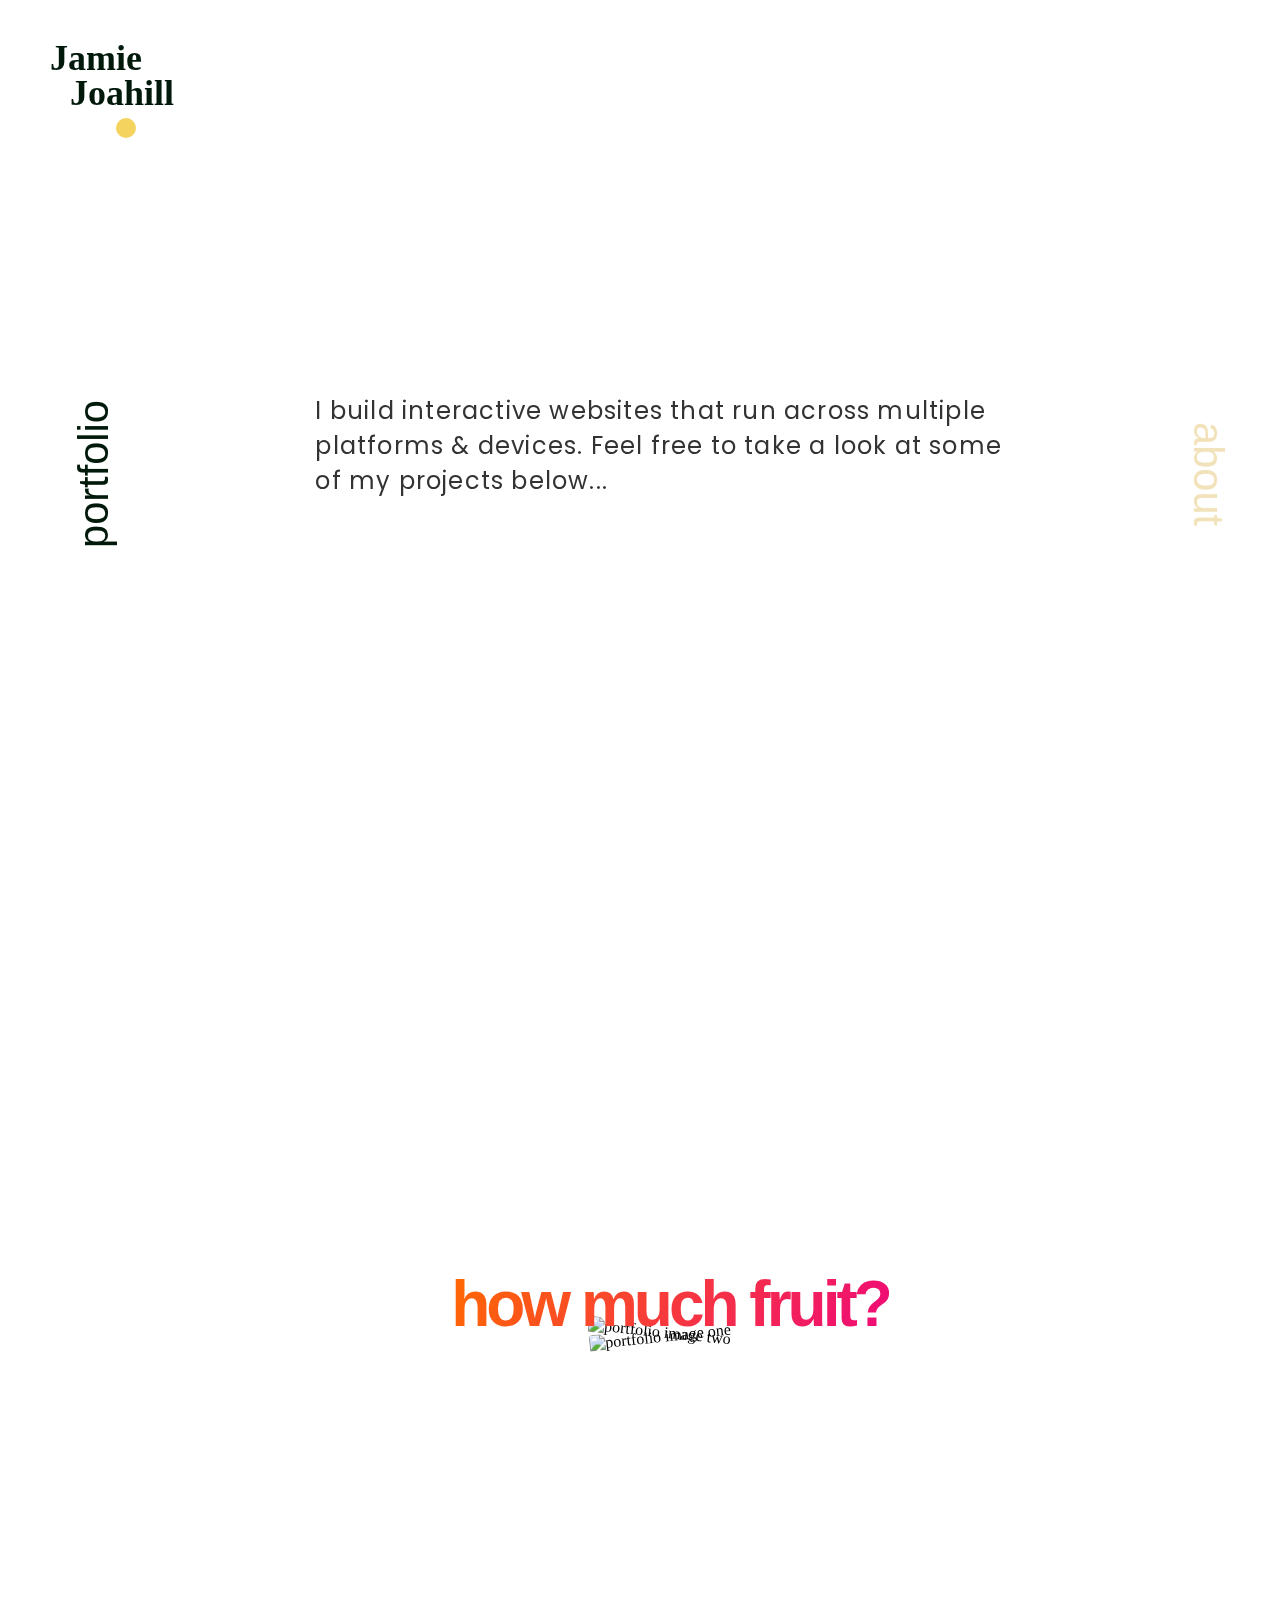
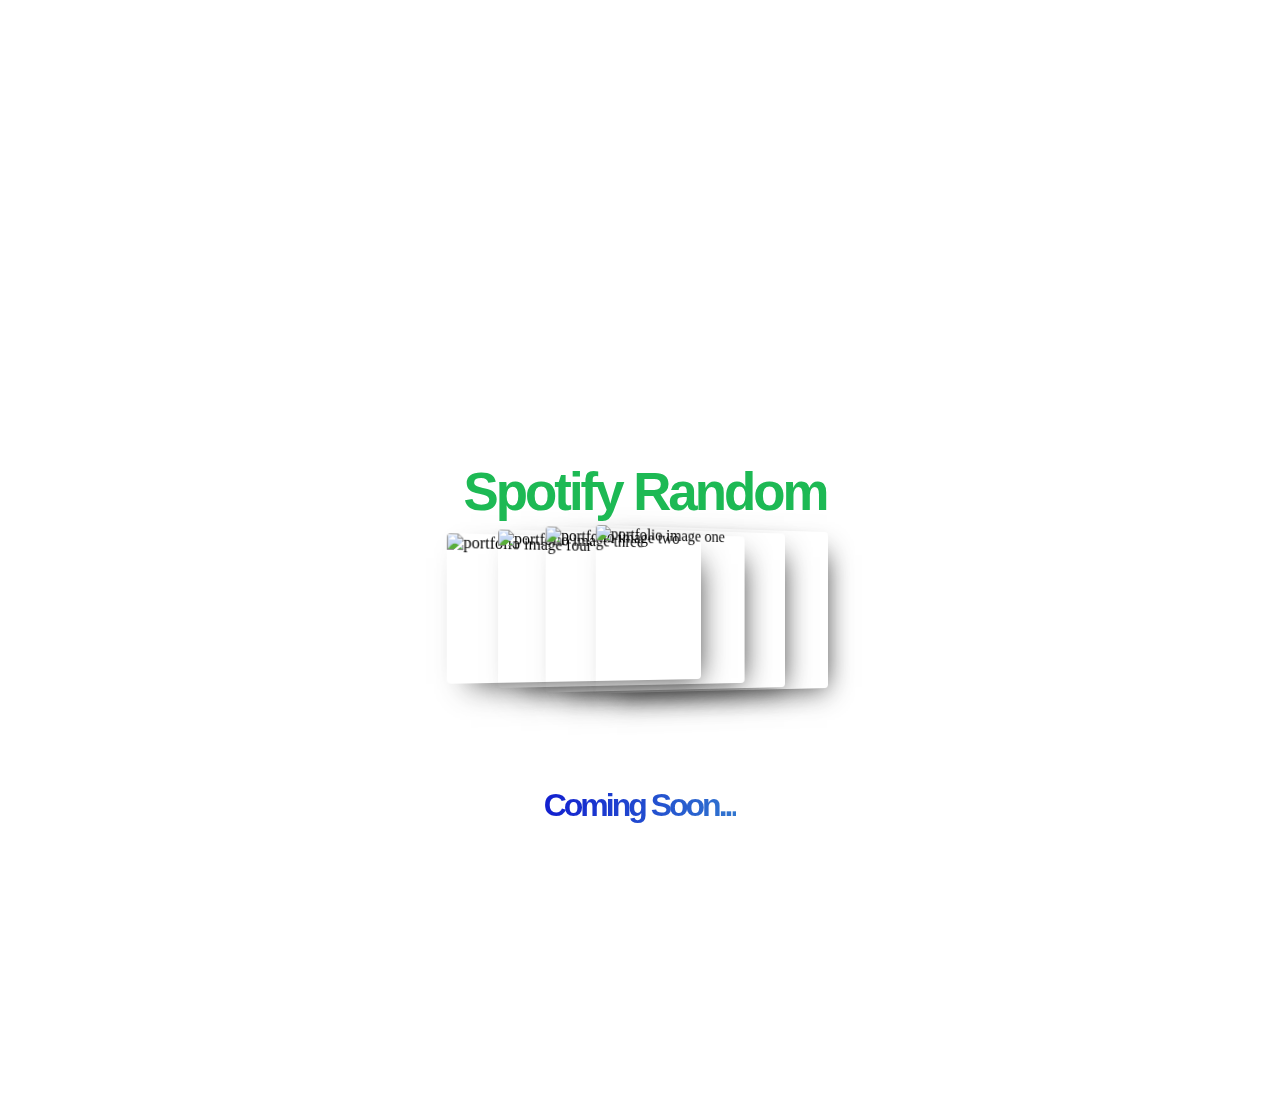
==== index.html @ 52e72775 "Add files via upload" ====
<!DOCTYPE html>
<html lang="en">
<head>
  <meta charset="UTF-8">
  <meta http-equiv="X-UA-Compatible" content="IE=edge">
  <!-- <meta name="viewport" content="width=device-width, initial-scale=1.0"> -->

  <meta name="viewport" content="width=device-width, initial-scale=1.0, minimum-scale=1.0, maximum-scale=1.0, user-scalable=no, shrink-to-fit=no">

  <link rel="stylesheet" href="https://use.fontawesome.com/releases/v5.15.3/css/all.css" integrity="sha384-SZXxX4whJ79/gErwcOYf+zWLeJdY/qpuqC4cAa9rOGUstPomtqpuNWT9wdPEn2fk" crossorigin="anonymous">

  <link rel="stylesheet" href="styles.css">
  <title>Jamie Joahill</title>
</head>
<body>

  <!-- Cursor Start -->
  <div id="cursor"></div>
  <!-- Cursor End -->

  <!-- Page Heading Start -->
  <div class="page-heading">
    <h2 id="first-name">Jamie</h2>
    <h2 id="last-name">Joahill</h2>
  </div>
  <!-- Page Heading End -->

  <!-- Navigation Start -->
  <nav class="nav-container">
    <ul class="nav-menu">
      <li class="nav-list-items">
        <a href="#" class="nav-links" id="portfolio">portfolio</a>
        <i class="fas fa-arrow-circle-up arrow bounce-up" id="up-arrow"></i>
        <i class="fas fa-arrow-circle-down arrow bounce" id="down-arrow"></i>
      </li>
      <li>
        <a href="#" class="nav-links" id="about">about</a>
      </li>
    </ul>
  </nav>

  <div class="close-icon-element" id="close-icon-element">
    <i class="fas fa-times close-icon" id="close-icon"></i>
  </div>

  <div class="nav-mobile-menu-container">
    <div class="nav-mobile-menu">
      <i class="fas fa-arrow-circle-left mobile-arrow" id="left-arrow"></i>
      <i class="fas fa-arrow-circle-right mobile-arrow" id="right-arrow"></i>
    </div>
  </div>
  <!-- Navigation End -->

  <!-- Mobile Row Display -->
  <div class="row-layout">
  <!-- Mobile Row Display -->

  <!-- Main Content Container Start -->

    <!-- About Content Start -->
    <div class="main-container">
      <div class="section-container about-me">
        <p class="text-intro">
          I build interactive websites that run across multiple platforms & devices. Feel free to take a look at some of my projects below...
        </p>
        <div class="contact-icons">
          <div class="tooltip" id="tooltip">
            <span class="tooltiptext">Click to copy email</span>
            <a href="#" value="jamie.joahill@gmail.com" class="a-link" id="email">
              <i class="far fa-envelope icons" id="icon"></i>
            </a>
          </div>
          <a href="https://github.com/JamieJoahill" target="_blank"><i class="fab fa-github-square icons"></i></a>
        </div>
      </div>
    </div>
    <!-- About Content Start -->

    <!-- How Much Fruit Start -->
    <div class="main-container">
      <div class="section-container how-much-fruit">
        <h2 id="hmf-heading" class="hmf-heading">how much fruit?</h2>
        <div class="hmf-click-area"></div>
        <div class="images">
          <img src="./img/howmuchfruitcodess.png" alt="portfolio image two" id="image-two" class="image-two">
          <img src="./img/howmuchfruitss.png" alt="portfolio image one" id="image-one" class="image-one">
        </div>
  
        <div class="tool-icons" id="tool-icons">
          <i class="fab fa-html5"></i>
          <i class="fab fa-css3-alt"></i>
          <i class="fab fa-js-square"></i>
        </div>
  
        <div class="text-container-after-click" id="tcac">
          <p>have you ever wanted to know, how much you weigh... But in fruit?</p>
          <br>
          <p>I wanted to put my HTML, CSS and JavaScript to the test. I had an idea for a website which converted peoples weights into the per piece fruit equivelent.</p>
          <br>
          <p>Check it out live at 
            <a class="hmf-site-link" id="htm-site-link" href="howmuchfruit.com" target="_blank">howmuchfruit.com</a> 
            or on 
            <a class="hmf-git-link" href="#" id="hmf-git-link" target="_blank">github</a>.</p>
        </div>
      </div>
    </div>
    <!-- How Much Fruit End -->

    <!-- Spotify Random Start -->
    <div class="main-container">
      <div class="section-container spotify-api-section">
        <div class="center">
          <h2 class="spotify-api-heading" id="spotify-api-heading">
            <i class="fab fa-spotify spotify-logo" id="spotify-logo"></i>
            Spotify Random
          </h2>
          <div class="spotify-random-click-area"></div>
        </div>
        <div class="images spotify-images" id="spotify-images">
          <img src="./img/howmuchfruitcodess.png" alt="portfolio image four" class="spotify-img-four" id="spotify-img-four">
          <img src="./img/howmuchfruitcodess.png" alt="portfolio image three" class="spotify-img-three" id="spotify-img-three">
          <img src="./img/howmuchfruitcodess.png" alt="portfolio image two" class="spotify-img-one" id="spotify-img-one">
          <img src="./img/spotify-hero-ss.png" alt="portfolio image one" class="spotify-img-two" id="spotify-img-two">
        </div>
        <div class="tool-icons spotify-tool-icons" id="spotify-tool-icons">
          <i class="fab fa-html5"></i>
          <i class="fab fa-css3-alt"></i>
          <i class="fab fa-js-square"></i>
        </div>
        <h3 class="spotify-coming-soon" id="spotify-coming-soon">Coming Soon...</h3>
        <div class="text-container-after-click-spotify" id="tcac-spotify">
          <p>Taking random to a whole new meaning...</p>
          <br>
          <p>I wanted to create an app using the spotify API, that allows the user to create a random 12 track album. Spotify has over 70 millions songs avaible to the user. Why not find discover some new ones today?</p>
          <br>
          <p>Check it out live at 
            <a class="spotify-site-link" id="spotify-site-link" href="" target="_blank">spotifyrandom.com</a> 
            or on 
            <a class="spotify-git-link" href="#" id="spotify-git-link" target="_blank">github</a>.</p>
        </div>
      </div>
    </div>
    <!-- Spotify Random End -->

  <!-- Main Content Container End -->

  <!-- Mobile Row Display  -->
  </div>
  <!-- Mobile Row Display  -->

  <script src="app.js"></script>
</body>
</html>
---- styles.css ----
@import url('https://fonts.googleapis.com/css2?family=Poppins:wght@100&display=swap');

:root {
  --indigo-dye: #0D3B66;
  --lemon-meringue: #FAF0CA;
  --orange-yellow-crayola: #F4D35E;
  --sandy-brown: #EE964B;
  --orange-soda: #F95738;
  --white: rgb(247, 247, 247);
  --dark-text: rgb(0, 25, 10);
}

* {
  box-sizing: border-box;
  margin: 0;
  padding: 0;
}

html {
  -moz-scroll-behavior: smooth;
  -webkit-scroll-behavior: smooth;
  --scroll-behavior: smooth;
  scroll-behavior: smooth;
  cursor: none;
  user-select: none;
  -moz-user-select: none;
  -webkit-user-select: none;
}

body {
  min-height: 100vh;
  margin: 0 auto;
}

a {
  text-decoration: none;
  color: var(--indigo-dye);
  font-size: 4.2rem;
  cursor: none;
}

li {
  list-style: none;
}

/* Cursor Style Start */
#cursor {
  position: fixed;
  top: 128px;
  left: 126px;
  width: 20px;
  height: 20px;
  background-color: var(--orange-yellow-crayola);
  border-radius: 50%;
  pointer-events: none;
  transition: .09s;
  transform: translate(-50%, -50%);
  mix-blend-mode: hue;
  z-index: 999999999999999999999999999999999;
}
/* Cursor Style End */

/* Page Heading - Jamie Joahill Text - Start */
.page-heading {
  position: fixed;
  top: 50px;
  left: 80px;
  font-size: 1.6rem;
  color: var(--dark-text);
  font-family: 'PT Serif Caption', serif;
  z-index: 9999999999999999999999999999999999;
}

#first-name {
  position: relative;
  top: 7px;
}

#last-name {
  position: relative;
  left: 20px;
}

/* Page Heading - Jamie Joahill Text - End */

/* Navigation Menu Start */
.nav-container {
  position: relative;
  top: 50vh;
}

.nav-menu {
  position: relative;
  display: flex;
  justify-content: space-between;
  align-items: center;
  max-width: 1200px;
  margin: 0 auto;
}

.nav-links {
  font-size: 2.6rem;
  font-family: 'Arial', sans-serif;
  color: var(--dark-text);
}

#left-arrow, #right-arrow {
  display: none;
}

#portfolio {
  position: fixed;
  transform: rotate(-90deg);
  left: 20px;
  text-decoration: none;
}

#about {
  position: fixed;
  transform: rotate(90deg);
  right: 20px;
  color: #f2e2ba;
}

.arrow {
  position: fixed;
  left: 83px;
  font-size: 1.8rem;
  color: var(--indigo-dye);
  transition: all .2s ease;
}

#up-arrow {
  display: none;
  margin-top: -108px;
}

#down-arrow {
  margin-top: 130px;
}

.close-icon {
  display: none;
  position: fixed;
  top: 50px;
  right: 50px;
  font-size: 3rem;
  z-index: 99999999999999999999;
}

/* Animation Arrow Start */
.bounce {
  animation: bounce 1.6s infinite;
}

.bounce-up {
  animation: bounce-up 1.6s infinite;
}

@keyframes bounce {
  0% {
    transform: translateY(0);;
  }

  70% {
    transform: translateY(9px);
  }
}

@keyframes bounce-up {
  0% {
    transform: translateY(0);;
  }
 
  70% {
    transform: translateY(-9px);
  }
}
/* Animation Arrow End */

/* Navigation Menu End */

/* Main Section Start */
.main-container {
  display: block;
  justify-content: center;
  align-items: center;
  max-width: 80vw;
  height: 100vh;
  margin: 0 auto;
  position: relative;
}

.section-container {
  height: 100vh;
  max-width: 80%;
  display: flex;
  justify-content: center;
  align-items: center;
  margin: 0 auto;
}
/* Main Section End */

/* About Section Start */
.about-me {
  display: flex;
  flex-direction: column;
  align-items: center;
}

.text-intro {
  font-family: 'Poppins', sans-serif;
  font-size: 2rem;
  letter-spacing: 1.2px;
  color: #333;
}

.contact-icons {
  display: flex;
  justify-content: space-evenly;
  align-items: center;
  width: 100%;
  margin: 0 auto;
  margin-top: 30px;
}

.contact-icons .icons {
  color: var(--indigo-dye);
  font-size: 3rem;
  transition: all .4s ease;
  cursor: none;
}

.tooltip {
  position: relative;
  display: inline-block;
}

.tooltip .tooltiptext {
  visibility: hidden;
  width: 170px;
  background-color: var(--orange-yellow-crayola);
  color: var(--indigo-dye);
  text-align: center;
  border-radius: 6px;
  padding: 0px 4px;
  position: absolute;
  z-index: 1;
  top: 90%;
  left: 50%;
  margin-left: -85px;
  font-family: 'Poppins', sans-serif;
}

.tooltip .tooltiptext::after {
  content: "";
  position: absolute;
  bottom: 100%;
  left: 50%;
  margin-left: -5px;
  border-width: 5px;
  border-style: solid;
  border-color: transparent transparent transparent transparent;
}

.tooltip:hover .tooltiptext {
  visibility: visible;
}

/* About Section End */

/* Portfolio Section Start */

/* Portfolio One - How Much Fruit Start */
.hmf-click-area {
  position: absolute;
  height: 200px;
  width: 330px;
  z-index: 10;
  cursor: pointer;
}

.how-much-fruit {
  display: flex;
  flex-direction: column;
  justify-content: center;
  align-items: center;
}

.hmf-heading {
  font-size: 5.7rem;
  font-family: Arial, Helvetica, sans-serif;
  letter-spacing: -4px;
  background: #ee0979;
	background: -webkit-linear-gradient(120deg, #ff6a00, #ee0979);
	background: linear-gradient(120deg, #ff6a00, #ee0979);
	-webkit-background-clip: text;
	-moz-background-clip: text;
  background-clip: text;
	-webkit-text-fill-color: transparent;
  text-fill-color: transparent;
  user-select: none;
}

img {
  height: 240px;
  width: 360px;
  border-radius: 4px;
  box-shadow: 11px 12px 29px -12px rgba(62,62,62,0.94);
  -webkit-box-shadow: 11px 12px 29px -12px rgba(62,62,62,0.94);
  -moz-box-shadow: 11px 12px 29px -12px rgba(62,62,62,0.94);
  margin: 2px;
}

.image-one {
  z-index: 1;
  position: relative;
  left: -85px;
  top: -15px;
  transform: rotate(-6deg);
}

.image-two {
  z-index: -1;
  position: relative;
  left: 65px;
  top: -20px;
  transform: rotate(6deg);
}

.image-one-new-pos {
  position: fixed;
  top: 170px;
  left: 680px;
  height: 170px;
  width: 220px;
}

.tool-icons {
  height: 70px;
  width: 40%;
  display: flex;
  flex-direction: row;
  justify-content: space-evenly;
  font-size: 3rem;
}

.fa-html5 {
  color: #fb5607;
}

.fa-css3-alt {
  color: #3454d1;
}

.fa-js-square {
  color: #ffb703;
}


.hmf-heading-new-pos {
  position: absolute;
  top: 80px;
  font-size: 3rem;
}

.image-one-new-pos {
  position: absolute;
  top: 135px;
  left: 510px;
  height: 150px;
  width: 235px;
}

.image-two-new-pos {
  position: absolute;
  top: 135px;
  left: 400px;
  height: 150px;
  width: 235px;
}

.tool-icons {
  font-size: 2.5rem;
}

.tool-icons-new-pos {
  position: absolute;
  top: 300px;
}

.text-container-after-click {
  position: absolute;
  top: 360px;
  width: 400px;
  font-size: 1.4rem;
  font-family: 'Poppins', sans-serif;
}

.text-container-after-click {
  display: none;
  position: fixed;
  top: 420px;
  width: 550px;
  font-size: 1.3rem;
  font-family: 'Poppins', sans-serif;
}

.hmf-site-link {
  font-size: 1.4rem;
  color: var(--orange-soda);
}

.hmf-git-link {
  font-size: 1.4rem;
  color: var(--orange-soda);
}
/* Portfolio One - How Much Fruit End */

/* Portfolio Two - Spotify Random Start */
.spotify-api-section {
  display: flex;
  flex-direction: column;
}

.spotify-api-heading {
  position: relative;
  display: flex;
  justify-content: center;
  align-items: center;
  font-size: 5rem;
  font-family: Arial, Helvetica, sans-serif;
  letter-spacing: -3px;
  color: #1DB954;
  user-select: none;
  z-index: 10;
  
}

.spotify-api-heading-new-pos {
  position: absolute;
  transform: translateX(-180px);
  top: 100px;
  font-size: 3rem;
  display: block;
  flex-direction: row;
  width: 450px;
  font-family: Arial, Helvetica, sans-serif;
  letter-spacing: -3px;
  color: #1DB954;
}

.spotify-random-click-area {
  position: absolute;
  transform: translateY(-40px);
  height: 250px;
  width: 340px;
  z-index: 10;
  cursor: pointer;
}

.spotify-logo {
  color: #1DB954;
  font-size: 4rem;
  margin-right: 10px;
}

.spotify-images {
  width: 100%;
  -moz-perspective: 1000px;
  -webkit-perspective: 1000px;
  perspective: 1000px;
  position: relative;
  height: 300px;
}

.spotify-img-one {
  position: absolute;
  -moz-transform: rotateY(30deg) translateX(400px) translateY(0);
  -webkit-transform: rotateY(30deg) translateX(400px) translateY(0);
  transform: rotateY(30deg) translateX(400px) translateY(0);
  height: 255px;
  margin: 0;
  z-index: 4;
}

.spotify-img-two {
  position: absolute;
  -moz-transform: rotateY(18deg) translateX(500px) translateY(-14px);
  -webkit-transform: rotateY(18deg) translateX(500px) translateY(-14px);
  transform: rotateY(18deg) translateX(500px) translateY(-14px);
  z-index: 5;
  height: 270px;
}

.spotify-img-three {
  position: absolute;
  height: 220px;
  -moz-transform: rotateY(26deg) translateX(270px) translateY(15px);
  -webkit-transform: rotateY(26deg) translateX(270px) translateY(15px);
  transform: rotateY(26deg) translateX(270px) translateY(15px);
  z-index: 3;
}

.spotify-img-four {
  position: absolute;
  height: 190px;
  -moz-transform: rotateY(26deg) translateX(192px) translateY(30px);
  -webkit-transform: rotateY(26deg) translateX(192px) translateY(30px);
  transform: rotateY(26deg) translateX(192px) translateY(30px);
  z-index: -19999999;
}

.spotify-img-one-new-pos {
  position: absolute;
  -moz-transform: rotateY(30deg) translateX(400px) translateY(-8px);
  -webkit-transform: rotateY(30deg) translateX(400px) translateY(-8px);
  transform: rotateY(30deg) translateX(400px) translateY(-8px);
  height: 170px;
  margin: 0;
  z-index: 4;
}

.spotify-img-two-new-pos {
  position: absolute;
  -moz-transform: rotateY(30deg) translateX(480px) translateY(-15px);
  -webkit-transform: rotateY(30deg) translateX(480px) translateY(-15px);
  transform: rotateY(30deg) translateX(480px) translateY(-15px);
  z-index: 5;
  height: 175px;
}

.spotify-img-three-new-pos {
  position: absolute;
  height: 160px;
  -moz-transform: rotateY(26deg) translateX(320px) translateY(-3px);
  -webkit-transform: rotateY(26deg) translateX(320px) translateY(-3px);
  transform: rotateY(26deg) translateX(320px) translateY(-3px);
  z-index: 3;
}

.spotify-img-four-new-pos {
  position: absolute;
  height: 150px;
  -moz-transform: rotateY(26deg) translateX(260px) translateY(5px);
  -webkit-transform: rotateY(26deg) translateX(260px) translateY(5px);
  transform: rotateY(26deg) translateX(260px) translateY(5px);
  z-index: 2;
}

.tool-icons .spotify-tool-icons {
  height: 70px;
  width: 40%;
  display: flex;
  flex-direction: row;
  justify-content: center;
  align-items: center;
  justify-content: space-evenly;
  font-size: 3rem;
}

.spotify-tool-icons {
  position: relative;
  top: -25px;
}

.spotify-tool-icons-new-pos {
  position: relative;
  top: -120px;
}

.spotify-coming-soon {
  position: relative;
  display: block;
  justify-content: center;
  align-items: center;
  font-size: 4rem;
  font-family: Arial, Helvetica, sans-serif;
  letter-spacing: -3px;
  color: red;
  background: #121FCF;
  background: -webkit-linear-gradient(to right, #121FCF 0%, #3075CF 100%);
  background: -moz-linear-gradient(to right, #121FCF 0%, #3075CF 100%);
  background: linear-gradient(to right, #121FCF 0%, #3075CF 100%);
  -webkit-background-clip: text;
  -moz-background-clip: text;
  -webkit-text-fill-color: transparent;
  -moz-text-fill-color: transparent;

}

.spotify-coming-soon-new-pos {
  font-size: 3rem;
  transform: translateY(-150px);
}

.text-container-after-click-spotify {
  display: none;
  position: fixed;
  padding: 0px;
  top: 470px;
  left: 450px;
  width: 600px;
  font-size: 1rem;
  font-family: 'Poppins', sans-serif;
}

.spotify-site-link {
  font-size: 1.3rem;
}

.spotify-git-link {
  font-size: 1.3rem;
}

/* Portfolio Two - Spotify Random End */

/* Portfolio Section End */

/* Media Quires Start */

@media screen and (max-width: 1300px) {
  /* Jamie Joahill Page Title */
  .page-heading {
    top: 30px;
    left: 50px;
    font-size: 1.5rem;
  }

  /* Close Icon */
  .close-icon {
    display: none;
    position: fixed;
    top: 50px;
    right: 50px;
    font-size: 2.7rem;
  }

  /* Navigation Link Portfolio & About */
  .nav-container {
    z-index: 99999999;
  }
  .nav-links {
    font-size: 2.6rem;
  }

  /* About Start */
  .about-me {
    width: 100vw;
  }
  .about-me .text-intro {
    font-size: 1.5rem;
    margin-left: 5px;
    padding-right: 20px;
    padding-left: 80px;
  }

  .contact-icons {
    margin-top: 10px;
  }
  
  .contact-icons .icons {
    font-size: 2.5rem;
  }

  .fa-github-square {
    transform: translateY(4px)
  }
  /* About End */

  /* Portfolio One - How Much Fruit? Start */
  .hmf-click-area {
    position: absolute;
    height: 200px;
    width: 330px;
    z-index: 10;
    cursor: pointer;
  }

  .how-much-fruit {
    width: 100vw;
    transform: translateX(30px);
  }

  .hmf-heading {
    font-size: 4rem;
  }

  .hmf-heading-new-pos {
    position: absolute;
    top: 80px;
    font-size: 3rem;
  }

  img {
    height: 145px;
    width: 265px;
  }

  .image-one-new-pos {
    position: absolute;
    top: 135px;
    left: 335px;
    height: 115px;
    width: 205px;
  }

  .image-two-new-pos {
    position: absolute;
    top: 135px;
    left: 210px;
    height: 115px;
    width: 205px;
  }

  .tool-icons {
    font-size: 2.5rem;
  }

  .tool-icons-new-pos {
    position: absolute;
    top: 300px;
  }

  .text-container-after-click {
    position: absolute;
    top: 360px;
    width: 400px;
    font-size: 1.4rem;
    font-family: 'Poppins', sans-serif;
  }
  /* Portfolio One - How Much Fruit? End */

  /* Portfolio Two - Spotify Random Start */
  .spotify-api-section {
    position: relative;
    top: 10px;
    display: flex;
    justify-content: center;
    align-items: center;
    margin: 0 auto;
    width: 100vw;
  }

  .spotify-api-heading {
    font-size: 3.3rem;
  }

  .spotify-logo {
    font-size: 2.8rem;
  }

  .spotify-api-heading-new-pos {
    position: absolute;
    transform: translateX(-130px);
    top: 100px;
    font-size: 2rem;
    display: flex;
    flex-direction: row;
    width: 400px;
    font-family: Arial, Helvetica, sans-serif;
    letter-spacing: -3px;
    background: #1DB954;
    background: -webkit-linear-gradient(to right, #1DB954 0%, #1ed760 20%);
    background: -moz-linear-gradient(to right, #1DB954 0%, #1ed760 20%);
    background: linear-gradient(to right, #1DB954 0%, #1ed760 20%);
    -webkit-background-clip: text;
    -webkit-text-fill-color: transparent;
  }

  .spotify-random-click-area {
    position: absolute;
    transform: translateY(-40px);
    height: 250px;
    width: 340px;
    z-index: 10;
    cursor: pointer;
  }

  .text-container-after-click-spotify {
    display: none;
    position: fixed;
    padding: 40px;
    top: 420px;
    left: 0px;
    width: 500px;
    font-size: 1rem;
    font-family: 'Poppins', sans-serif;
  }

  .spotify-images {
    position: relative;
    height: 200px;
    width: 350px;
    transform: translateX(-30px);
  }

  .spotify-tool-icons {
    display: flex;
    position: relative;
    margin-top: 30px;
    font-size: 1.8rem;
  }

  .spotify-coming-soon {
    display: block;
    position: relative;
    top: -35px;
    font-size: 2rem; 
  }

  .spotify-coming-soon-new-pos {
    transform: translateY(-100px);
  }

  .spotify-img-one {
    position: absolute;
    height: 165px;
    transform: rotateY(18deg) translateX(110px) translateY(5px);
  }

  .spotify-img-two {
    position: absolute;
    height: 170px;
    transform: rotateY(18deg) translateX(160px) translateY(0);
  }

  .spotify-img-three {
    position: absolute;
    height: 155px;
    transform: rotateY(18deg) translateX(60px) translateY(7.5px);
  }

  .spotify-img-four {
    position: absolute;
    height: 145px;
    transform: rotateY(18deg) translateX(10px) translateY(12.5px);
  }

  .spotify-img-one-new-pos {
    position: absolute;
    transform: rotateY(30deg) translateX(90px) translateY(-80px);
    height: 140px;
    margin: 0;
    z-index: 4;
  }
  
  .spotify-img-two-new-pos {
    position: absolute;
    transform: rotateY(18deg) translateX(140px) translateY(-90px);
    z-index: 5;
    height: 150px;
  }
  
  .spotify-img-three-new-pos {
    position: absolute;
    height: 130px;
    transform: rotateY(26deg) translateX(40px) translateY(-75px);
    z-index: 3;
  }
  
  .spotify-img-four-new-pos {
    position: absolute;
    height: 120px;
    transform: rotateY(26deg) translateX(0px) translateY(-70px);
    z-index: 2;
  }

  .text-container-after-click-spotify {
    display: none;
    position: fixed;
    padding: 10px;
    top: 430px;
    left: 350px;
    width: 500px;
    font-size: 1.2rem;
    font-family: 'Poppins', sans-serif;
  }
  /* Portfolio Two - Spotify Random End */

}

@media screen and (max-width: 900px) {
  .main-container {
    display: block;
    justify-content: center;
    align-items: center;
    max-width: 100vw;
    height: 100vh;
    margin: 0 auto;
    padding: 0;
  }
  
  .section-container {
    height: 100vh;
    max-width: 85%;
    display: flex;
    justify-content: center;
    align-items: center;
    margin: 0 auto;
    padding: 0;
  }

  /* Jamie Joahill Page Title */
  .page-heading {
    top: 30px;
    left: 50px;
    font-size: 1.3rem;
  }

  /* Close Icon */
  .close-icon {
    display: none;
    position: fixed;
    top: 50px;
    right: 50px;
    font-size: 2.6rem;
  }

  /* Navigation Link Portfolio & About */
  .nav-container {
    z-index: 99999999;
  }
  .nav-links {
    font-size: 2.4rem;
  }

  /* About Start */
  .about-me {
    width: 100vw;
  }
  .about-me .text-intro {
    font-size: 1.3rem;
    margin-left: 5px;
    padding-right: 50px;
    padding-left: 120px;
  }

  .contact-icons {
    margin-top: 10px;
  }
  
  .contact-icons .icons {
    font-size: 2.5rem;
  }

  .fa-github-square {
    transform: translateY(4px)
  }
  /* About End */

  /* Portfolio One - How Much Fruit? Start */
  .hmf-click-area {
    position: absolute;
    height: 200px;
    width: 330px;
    z-index: 10;
    cursor: pointer;
  }

  .how-much-fruit {
    width: 100vw;
    transform: translateX(30px);
  }

  .hmf-heading {
    font-size: 4rem;
  }

  .hmf-heading-new-pos {
    position: absolute;
    top: 80px;
    font-size: 3rem;
  }

  img {
    height: 145px;
    width: 265px;
  }

  .image-one-new-pos {
    position: absolute;
    top: 135px;
    left: 335px;
    height: 115px;
    width: 205px;
  }

  .image-two-new-pos {
    position: absolute;
    top: 135px;
    left: 210px;
    height: 115px;
    width: 205px;
  }

  .tool-icons {
    font-size: 2.5rem;
  }

  .tool-icons-new-pos {
    position: absolute;
    top: 300px;
  }

  .text-container-after-click {
    position: absolute;
    top: 360px;
    width: 400px;
    font-size: 1.4rem;
    font-family: 'Poppins', sans-serif;
  }
  /* Portfolio One - How Much Fruit? End */

  /* Portfolio Two - Spotify Random Start */
  .spotify-api-section {
    position: relative;
    top: 10px;
    display: flex;
    justify-content: center;
    align-items: center;
    margin: 0 auto;
    width: 100vw;
  }

  .spotify-api-heading {
    font-size: 3.3rem;
  }

  .spotify-logo {
    font-size: 2.8rem;
  }

  .spotify-api-heading-new-pos {
    position: absolute;
    transform: translateX(-130px);
    top: 100px;
    font-size: 2rem;
    display: flex;
    flex-direction: row;
    width: 400px;
    font-family: Arial, Helvetica, sans-serif;
    letter-spacing: -3px;
    background: #1DB954;
    background: -webkit-linear-gradient(to right, #1DB954 0%, #1ed760 20%);
    background: -moz-linear-gradient(to right, #1DB954 0%, #1ed760 20%);
    background: linear-gradient(to right, #1DB954 0%, #1ed760 20%);
    -webkit-background-clip: text;
    -webkit-text-fill-color: transparent;
  }

  .spotify-random-click-area {
    position: absolute;
    transform: translateY(-40px);
    height: 250px;
    width: 340px;
    z-index: 10;
    cursor: pointer;
  }

  .spotify-images {
    position: relative;
    height: 200px;
    width: 350px;
    transform: translateX(-30px);
  }

  .spotify-tool-icons {
    display: flex;
    position: relative;
    margin-top: 30px;
    font-size: 1.8rem;
  }

  .spotify-coming-soon {
    display: block;
    position: relative;
    top: -35px;
    font-size: 2rem; 
  }

  .spotify-img-one {
    position: absolute;
    height: 165px;
    transform: rotateY(18deg) translateX(110px) translateY(5px);
  }

  .spotify-img-two {
    position: absolute;
    height: 170px;
    transform: rotateY(18deg) translateX(160px) translateY(0);
  }

  .spotify-img-three {
    position: absolute;
    height: 155px;
    transform: rotateY(18deg) translateX(60px) translateY(7.5px);
  }

  .spotify-img-four {
    position: absolute;
    height: 145px;
    transform: rotateY(18deg) translateX(10px) translateY(12.5px);
  }

  .text-container-after-click-spotify {
    display: none;
    position: fixed;
    padding: 10px;
    top: 430px;
    left: 200px;
    width: 500px;
    font-size: 1.2rem;
    font-family: 'Poppins', sans-serif;
  }
  /* Portfolio Two - Spotify Random End */
}

@media screen and (max-width: 700px) {

  html {
    cursor: default;
    overflow-y: hidden;
  }

  #cursor {
    display: none;
  }

  .main-container {
    display: block;
    justify-content: center;
    align-items: center;
    max-width: 100vw;
    height: 100vh;
    margin: 0 auto;
    padding: 0;
  }
  
  .section-container {
    height: 100vh;
    max-width: 85%;
    display: flex;
    justify-content: center;
    align-items: center;
    margin: 0 auto;
    padding: 0;
  }

  .row-layout {
    display: flex;
    flex-direction: row;
  }

  .spotify-api-section {
    display: none;
  }

  /* Jamie Joahill Page Title */
  .page-heading {
    top: 30px;
    left: 40px;
    font-size: 1rem;
  }

  /* Navigation Start */
  #down-arrow, #up-arrow {
    display: none !important;
  }

  .nav-links {
    font-size: 2.2rem;
  }
  
  #portfolio {
    position: fixed;
    transform: rotate(0deg);
    left: 38%;
    bottom: 65px;
    text-decoration: none;
  }
  
  #about {
    position: fixed;
    transform: rotate(0deg);
    right: 38%;
    top: 90px;
    color: #f2e2ba;
  }

  #left-arrow, #right-arrow {
    display: block;
  }

  .nav-mobile-menu-container {
    position: fixed;
    bottom: 65px;
    width: 100vw;
    height: 30px;
    z-index: 99999999999999;
  }

  .nav-mobile-menu {
    display: flex;
    flex-direction: row;
    justify-content: space-evenly;
  }

  .mobile-arrow {
    font-size: 1.7rem;
    color: var(--indigo-dye);
    cursor: pointer;
  }

  #left-arrow {
    opacity: 0;
    transform: translateX(-10px);
  }

  #right-arrow {
    transform: translateX(10px);
    cursor: pointer;
  }

  .close-icon {
    display: none;
    position: fixed;
    top: 50px;
    right: 50px;
    font-size: 2.2rem;
  }

  /* Navigation End */

  /* About Start */
  .about-me {
    width: 100vw;
  }
  .about-me .text-intro {
    font-size: 1.3rem;
    margin-left: 5px;
    padding-right: 0px;
    padding-left: 10px;
  }

  .contact-icons {
    margin-top: 10px;
  }
  
  .contact-icons .icons {
    font-size: 2.5rem;
  }

  .fa-github-square {
    transform: translateY(4px)
  }
  /* About End */

  /* Portfolio One - How Much Fruit? Start */
  .hmf-click-area {
    position: absolute;
    height: 200px;
    width: 330px;
    z-index: 10;
    cursor: pointer;
  }

  .how-much-fruit {
    width: 100vw;
  }

  .hmf-heading {
    font-size: 3.2rem;
  }

  .hmf-heading-new-pos {
    position: absolute;
    top: 100px;
    font-size: 2.8rem;
  }

  img {
    height: 115px;
    width: 205px;
  }

  .image-one-new-pos {
    position: absolute;
    top: 150px;
    left: 230px;
    height: 115px;
    width: 205px;
  }

  .image-two-new-pos {
    position: absolute;
    top: 150px;
    left: 130px;
    height: 115px;
    width: 205px;
  }

  .tool-icons {
    font-size: 2rem;
  }

  .tool-icons-new-pos {
    position: absolute;
    top: 300px;
  }

  .text-container-after-click {
    position: absolute;
    top: 360px;
    width: 400px;
    font-size: 1.1rem;
    font-family: 'Poppins', sans-serif;
  }
  /* Portfolio One - How Much Fruit? End */

  /* Portfolio Two - Spotify Random Start */
  .spotify-api-section {
    position: relative;
    top: 10px;
    display: flex;
    justify-content: center;
    align-items: center;
    margin: 0 auto;
    width: 100vw;
  }

  .spotify-api-heading {
    font-size: 2.8rem;
  }

  .spotify-logo {
    font-size: 2.8rem;
  }

  .spotify-api-heading-new-pos {
    position: absolute;
    transform: translateX(-130px);
    top: 100px;
    font-size: 2rem;
    display: flex;
    flex-direction: row;
    width: 400px;
    font-family: Arial, Helvetica, sans-serif;
    letter-spacing: -3px;
    background: #1DB954;
    background: -webkit-linear-gradient(to right, #1DB954 0%, #1ed760 20%);
    background: -moz-linear-gradient(to right, #1DB954 0%, #1ed760 20%);
    background: linear-gradient(to right, #1DB954 0%, #1ed760 20%);
    -webkit-background-clip: text;
    -webkit-text-fill-color: transparent;
  }

  .spotify-random-click-area {
    position: absolute;
    transform: translateY(-40px);
    height: 250px;
    width: 340px;
    z-index: 10;
    cursor: pointer;
  }

  .spotify-images {
    position: relative;
    height: 200px;
    width: 350px;
  }

  .spotify-tool-icons {
    display: flex;
    position: relative;
    margin-top: 30px;
    font-size: 2rem;
  }

  .spotify-coming-soon {
    display: block;
    position: relative;
    top: -50px;
    font-size: 2rem; 
  }

  .spotify-img-one {
    position: absolute;
    height: 165px;
    transform: rotateY(18deg) translateX(110px) translateY(5px);
  }

  .spotify-img-two {
    position: absolute;
    height: 170px;
    transform: rotateY(18deg) translateX(160px) translateY(0);
  }

  .spotify-img-three {
    position: absolute;
    height: 155px;
    transform: rotateY(18deg) translateX(60px) translateY(7.5px);
  }

  .spotify-img-four {
    position: absolute;
    height: 145px;
    transform: rotateY(18deg) translateX(10px) translateY(12.5px);
  }

  .text-container-after-click-spotify {
    display: none;
    position: fixed;
    padding: 10px;
    top: 410px;
    left: 100px;
    width: 500px;
    font-size: 1.2rem;
    font-family: 'Poppins', sans-serif;
  }
  /* Portfolio Two - Spotify Random End */

}

@media screen and (max-width: 500px) {

  html {
    cursor: default;
    overflow-y: hidden;
  }

  #cursor {
    display: none;
  }

  .main-container {
    display: block;
    justify-content: center;
    align-items: center;
    max-width: 100vw;
    height: 100vh;
    margin: 0 auto;
    padding: 0;
  }
  
  .section-container {
    height: 100vh;
    max-width: 85%;
    display: flex;
    justify-content: center;
    align-items: center;
    margin: 0 auto;
    padding: 0;
  }

  .row-layout {
    display: flex;
    flex-direction: row;
  }

  .spotify-api-section {
    display: none;
  }

  /* Jamie Joahill Page Title */
  .page-heading {
    top: 30px;
    left: 40px;
    font-size: 1rem;
  }

  /* Navigation Start */
  #down-arrow, #up-arrow {
    display: none !important;
  }

  .nav-links {
    font-size: 2.2rem;
  }
  
  #portfolio {
    position: fixed;
    transform: rotate(0deg);
    left: 38%;
    bottom: 65px;
    text-decoration: none;
  }
  
  #about {
    position: fixed;
    transform: rotate(0deg);
    right: 38%;
    top: 90px;
    color: #f2e2ba;
  }

  #left-arrow, #right-arrow {
    display: block;
  }

  .nav-mobile-menu-container {
    position: fixed;
    bottom: 65px;
    width: 100vw;
    height: 30px;
    z-index: 99999999999999;
  }

  .nav-mobile-menu {
    display: flex;
    flex-direction: row;
    justify-content: space-evenly;
  }

  .mobile-arrow {
    font-size: 1.7rem;
    color: var(--indigo-dye);
    cursor: pointer;
  }

  #left-arrow {
    opacity: 0;
    transform: translateX(-10px);
  }

  #right-arrow {
    transform: translateX(10px);
    cursor: pointer;
  }

  .close-icon {
    display: none;
    position: fixed;
    top: 50px;
    right: 50px;
    font-size: 2.2rem;
  }

  /* Navigation End */

  /* About Start */
  .about-me {
    width: 100vw;
  }
  .about-me .text-intro {
    font-size: 1.3rem;
    margin-left: 5px;
  }

  .contact-icons {
    margin-top: 10px;
  }
  
  .contact-icons .icons {
    font-size: 2.5rem;
  }

  .fa-github-square {
    transform: translateY(4px)
  }
  /* About End */

  /* Portfolio One - How Much Fruit? Start */
  .hmf-click-area {
    position: absolute;
    height: 200px;
    width: 330px;
    z-index: 10;
    cursor: pointer;
  }

  .how-much-fruit {
    width: 100vw;
  }

  .hmf-heading {
    font-size: 3.2rem;
  }

  .hmf-heading-new-pos {
    position: absolute;
    top: 100px;
    font-size: 2.8rem;
  }

  img {
    height: 115px;
    width: 205px;
  }

  .image-one-new-pos {
    position: absolute;
    top: 150px;
    left: 160px;
    height: 115px;
    width: 205px;
  }

  .image-two-new-pos {
    position: absolute;
    top: 150px;
    left: 50px;
    height: 115px;
    width: 205px;
  }

  .tool-icons {
    font-size: 2rem;
  }

  .tool-icons-new-pos {
    position: absolute;
    top: 300px;
  }

  .text-container-after-click {
    position: absolute;
    top: 360px;
    width: 400px;
    font-size: 1.1rem;
    font-family: 'Poppins', sans-serif;
  }
  /* Portfolio One - How Much Fruit? End */

  /* Portfolio Two - Spotify Random Start */
  .spotify-api-section {
    position: relative;
    top: 10px;
    display: flex;
    justify-content: center;
    align-items: center;
    margin: 0 auto;
    width: 100vw;
  }

  .spotify-api-heading {
    font-size: 2.8rem;
  }

  .spotify-logo {
    font-size: 2.8rem;
  }

  .spotify-api-heading-new-pos {
    position: absolute;
    transform: translateX(-130px);
    top: 100px;
    font-size: 2rem;
    display: flex;
    flex-direction: row;
    width: 400px;
    font-family: Arial, Helvetica, sans-serif;
    letter-spacing: -3px;
    background: #1DB954;
    background: -webkit-linear-gradient(to right, #1DB954 0%, #1ed760 20%);
    background: -moz-linear-gradient(to right, #1DB954 0%, #1ed760 20%);
    background: linear-gradient(to right, #1DB954 0%, #1ed760 20%);
    -webkit-background-clip: text;
    -webkit-text-fill-color: transparent;
  }

  .spotify-random-click-area {
    position: absolute;
    transform: translateY(-40px);
    height: 250px;
    width: 340px;
    z-index: 10;
    cursor: pointer;
  }

  .spotify-images {
    position: relative;
    height: 200px;
    width: 350px;
  }

  .spotify-tool-icons {
    display: flex;
    position: relative;
    margin-top: 30px;
    font-size: 2rem;
  }

  .spotify-coming-soon {
    display: block;
    position: relative;
    top: -50px;
    font-size: 2rem; 
  }

  .spotify-img-one {
    position: absolute;
    height: 165px;
    transform: rotateY(18deg) translateX(130px) translateY(5px);
  }

  .spotify-img-two {
    position: absolute;
    height: 170px;
    transform: rotateY(18deg) translateX(200px) translateY(0);
  }

  .spotify-img-three {
    position: absolute;
    height: 155px;
    transform: rotateY(18deg) translateX(60px) translateY(7.5px);
  }

  .spotify-img-four {
    position: absolute;
    height: 145px;
    transform: rotateY(18deg) translateX(20px) translateY(12.5px);
  }

  .text-container-after-click-spotify {
    display: none;
    position: fixed;
    padding: 30px;
    top: 410px;
    left: 10px;
    width: 500px;
    font-size: 1rem;
    font-family: 'Poppins', sans-serif;
  }
  /* Portfolio Two - Spotify Random End */

}

@media screen and (max-width: 450px) {

  html {
    cursor: default;
    overflow-y: hidden;
  }

  #cursor {
    display: none;
  }

  .main-container {
    display: block;
    justify-content: center;
    align-items: center;
    max-width: 100vw;
    height: 100vh;
    margin: 0 auto;
    padding: 0;
  }
  
  .section-container {
    height: 100vh;
    max-width: 85%;
    display: flex;
    justify-content: center;
    align-items: center;
    margin: 0 auto;
    padding: 0;
  }

  .row-layout {
    display: flex;
    flex-direction: row;
  }

  .spotify-api-section {
    display: none;
  }

  /* Jamie Joahill Page Title */
  .page-heading {
    top: 30px;
    left: 40px;
    font-size: 1rem;
  }

  /* Navigation Start */
  #down-arrow, #up-arrow {
    display: none !important;
  }

  .nav-links {
    font-size: 2.2rem;
  }
  
  #portfolio {
    position: fixed;
    transform: rotate(0deg);
    left: 13%;
    top: 90vh;
    text-decoration: none;
  }
  
  #about {
    position: fixed;
    transform: rotate(0deg);
    left: 14%;
    top: 90px;
    color: #f2e2ba;
  }

  #left-arrow, #right-arrow {
    position: fixed;
    top: 91vh;
    left: 24%;
  }

  .nav-mobile-menu-container {
    position: sticky;
    bottom: 65px;
    width: 100vw;
    height: 30px;
    z-index: 99999999999999;
  }

  .nav-mobile-menu {
    display: flex;
    flex-direction: row;
    justify-content: space-evenly;
  }

  .mobile-arrow {
    font-size: 1.7rem;
    color: var(--indigo-dye);
    cursor: pointer;
  }

  #left-arrow {
    opacity: 0;
    transform: translateX(-10px);
  }

  #right-arrow {
    transform: translateX(10px);
    cursor: pointer;
  }

  .close-icon {
    display: none;
    position: absolute;
    top: 50px;
    right: 50px;
    font-size: 2.2rem;
  }

  /* Navigation End */

  /* About Start */
  .about-me {
    width: 100vw;
  }

  .about-me .text-intro {
    font-size: 1rem;
    margin-left: 5px;
  }

  .contact-icons {
    margin-top: 10px;
  }
  
  .contact-icons .icons {
    font-size: 2rem;
  }

  .fa-github-square {
    transform: translateY(6px)
  }
  /* About End */

  /* Portfolio One - How Much Fruit? Start */
  .hmf-click-area {
    position: absolute;
    height: 200px;
    width: 330px;
    z-index: 10;
    cursor: pointer;
  }

  .how-much-fruit {
    width: 100vw;
  }

  .hmf-heading {
    font-size: 3.2rem;
  }

  .hmf-heading-new-pos {
    position: absolute;
    top: 100px;
    font-size: 2.5rem;
  }

  img {
    height: 105px;
    width: 180px;
  }

  .image-one-new-pos {
    position: absolute;
    top: 150px;
    left: 120px;
    height: 115px;
    width: 205px;
  }

  .image-two-new-pos {
    position: absolute;
    top: 150px;
    left: 40px;
    height: 115px;
    width: 205px;
  }

  .tool-icons {
    font-size: 2rem;
  }

  .tool-icons-new-pos {
    position: absolute;
    top: 300px;
  }

  .text-container-after-click {
    position: absolute;
    top: 360px;
    width: 375px;
    font-size: 1rem;
    font-family: 'Poppins', sans-serif;
  }
  /* Portfolio One - How Much Fruit? End */

  /* Portfolio Two - Spotify Random Start */
  .spotify-api-section {
    position: relative;
    top: 10px;
    display: flex;
    justify-content: center;
    align-items: center;
    margin: 0 auto;
    width: 100vw;
  }

  .spotify-api-heading {
    font-size: 2.8rem;
  }

  .spotify-logo {
    font-size: 2.8rem;
  }

  .spotify-api-heading-new-pos {
    position: absolute;
    transform: translateX(-130px);
    top: 100px;
    font-size: 2rem;
    display: flex;
    flex-direction: row;
    width: 400px;
    font-family: Arial, Helvetica, sans-serif;
    letter-spacing: -3px;
    background: #1DB954;
    background: -webkit-linear-gradient(to right, #1DB954 0%, #1ed760 20%);
    background: -moz-linear-gradient(to right, #1DB954 0%, #1ed760 20%);
    background: linear-gradient(to right, #1DB954 0%, #1ed760 20%);
    -webkit-background-clip: text;
    -webkit-text-fill-color: transparent;
  }

  .spotify-random-click-area {
    position: absolute;
    transform: translateY(-40px);
    height: 250px;
    width: 340px;
    z-index: 10;
    cursor: pointer;
  }

  .spotify-images {
    position: relative;
    height: 200px;
    width: 350px;
  }

  .spotify-tool-icons {
    display: flex;
    position: relative;
    margin-top: 30px;
    font-size: 2rem;
  }

  .spotify-coming-soon {
    display: block;
    position: relative;
    top: -50px;
    font-size: 2rem; 
  }

  .spotify-img-one {
    position: absolute;
    height: 165px;
    transform: rotateY(18deg) translateX(130px) translateY(5px);
  }

  .spotify-img-two {
    position: absolute;
    height: 170px;
    transform: rotateY(18deg) translateX(200px) translateY(0);
  }

  .spotify-img-three {
    position: absolute;
    height: 155px;
    transform: rotateY(18deg) translateX(60px) translateY(7.5px);
  }

  .spotify-img-four {
    position: absolute;
    height: 145px;
    transform: rotateY(18deg) translateX(20px) translateY(12.5px);
  }

  .text-container-after-click-spotify {
    display: none;
    position: fixed;
    padding: 30px;
    top: 410px;
    left: 10px;
    width: 500px;
    font-size: 1rem;
    font-family: 'Poppins', sans-serif;
  }
  /* Portfolio Two - Spotify Random End */

}

/* iPhone XR  and XS MAX*/
@media screen and (max-width: 414px) {

  html {
    cursor: default;
    overflow-y: hidden;
  }

  /* Jamie Joahill Page Title */
  .page-heading {
    top: 30px;
    left: 40px;
    font-size: 1rem;
  }

  /* Navigation Start */
  #down-arrow, #up-arrow {
    display: none !important;
  }

  .nav-links {
    font-size: 2rem;
  }
  
  #portfolio {
    position: fixed;
    transform: rotate(0deg);
    right: 8%;
    bottom: 65px;
    text-decoration: none;
  }
  
  #about {
    position: fixed;
    transform: rotate(0deg);
    right: 40%;
    top: 90px;
    color: #f2e2ba;
  }

  #left-arrow, #right-arrow {
    display: block;
  }

  .nav-mobile-menu-container {
    position: fixed;
    bottom: 65px;
    width: 100vw;
    height: 30px;
    z-index: 99999999999999;
  }

  .nav-mobile-menu {
    display: flex;
    flex-direction: row;
    justify-content: space-evenly;
  }

  .mobile-arrow {
    font-size: 1.7rem;
    color: var(--indigo-dye);
    cursor: pointer;
  }

  #left-arrow {
    opacity: 0;
    transform: translateX(-10px);
  }

  #right-arrow {
    transform: translateX(10px);
    cursor: pointer;
  }

  .close-icon {
    display: none;
    position: fixed;
    top: 50px;
    right: 50px;
    font-size: 2.2rem;
  }

  /* Navigation End */

  /* About Start */
  .about-me {
    width: 100vw;
  }
  .about-me .text-intro {
    font-size: 1.1rem;
    margin-left: 5px;
  }

  .contact-icons {
    margin-top: 10px;
  }
  
  .contact-icons .icons {
    font-size: 2.5rem;
  }

  .fa-github-square {
    transform: translateY(4px)
  }
  /* About End */

  /* Portfolio One - How Much Fruit? Start */
  .hmf-click-area {
    position: absolute;
    height: 200px;
    width: 330px;
    z-index: 10;
    cursor: pointer;
  }

  .how-much-fruit {
    width: 100vw;
  }

  .hmf-heading {
    font-size: 3.2rem;
  }

  .hmf-heading-new-pos {
    position: absolute;
    top: 100px;
    font-size: 2.8rem;
  }

  img {
    height: 95px;
    width: 165px;
  }

  .image-one-new-pos {
    position: absolute;
    top: 150px;
    left: 105px;
    height: 115px;
    width: 205px;
  }

  .image-two-new-pos {
    position: absolute;
    top: 150px;
    left: 50px;
    height: 115px;
    width: 205px;
  }

  .tool-icons {
    font-size: 2rem;
  }

  .tool-icons-new-pos {
    position: absolute;
    top: 300px;
  }

  .text-container-after-click {
    position: absolute;
    top: 360px;
    width: 380px;
    font-size: 1rem;
    font-family: 'Poppins', sans-serif;
  }
  /* Portfolio One - How Much Fruit? End */

  /* Portfolio Two - Spotify Random Start */
  .spotify-api-section {
    position: relative;
    top: 10px;
    display: flex;
    justify-content: center;
    align-items: center;
    margin: 0 auto;
    width: 100vw;
  }

  .spotify-api-heading {
    font-size: 2.3rem;
  }

  .spotify-logo {
    font-size: 2.8rem;
  }

  .spotify-api-heading-new-pos {
    position: absolute;
    transform: translateX(-130px);
    top: 100px;
    font-size: 2rem;
    display: flex;
    flex-direction: row;
    width: 400px;
    font-family: Arial, Helvetica, sans-serif;
    letter-spacing: -3px;
    background: #1DB954;
    background: -webkit-linear-gradient(to right, #1DB954 0%, #1ed760 20%);
    background: -moz-linear-gradient(to right, #1DB954 0%, #1ed760 20%);
    background: linear-gradient(to right, #1DB954 0%, #1ed760 20%);
    -webkit-background-clip: text;
    -webkit-text-fill-color: transparent;
  }

  .spotify-random-click-area {
    position: absolute;
    transform: translateY(-40px);
    height: 250px;
    width: 340px;
    z-index: 10;
    cursor: pointer;
  }

  .spotify-images {
    position: relative;
    height: 180px;
    width: 300px;
  }

  .spotify-tool-icons {
    display: flex;
    position: relative;
    margin-top: 30px;
    font-size: 2rem;
  }

  .spotify-coming-soon {
    display: block;
    position: relative;
    top: -50px;
    font-size: 2rem; 
  }

  .spotify-img-one {
    position: absolute;
    height: 165px;
    transform: rotateY(18deg) translateX(130px) translateY(5px);
  }

  .spotify-img-two {
    position: absolute;
    height: 170px;
    transform: rotateY(18deg) translateX(200px) translateY(0);
  }

  .spotify-img-three {
    position: absolute;
    height: 155px;
    transform: rotateY(18deg) translateX(60px) translateY(7.5px);
  }

  .spotify-img-four {
    position: absolute;
    height: 145px;
    transform: rotateY(18deg) translateX(20px) translateY(12.5px);
  }

  .text-container-after-click-spotify {
    display: none;
    position: fixed;
    padding: 30px;
    top: 410px;
    left: 10px;
    width: 500px;
    font-size: 1rem;
    font-family: 'Poppins', sans-serif;
  }
  /* Portfolio Two - Spotify Random End */

}

/* iPhone XS */
@media screen and (max-width: 375px) {

/* Media Quires End */
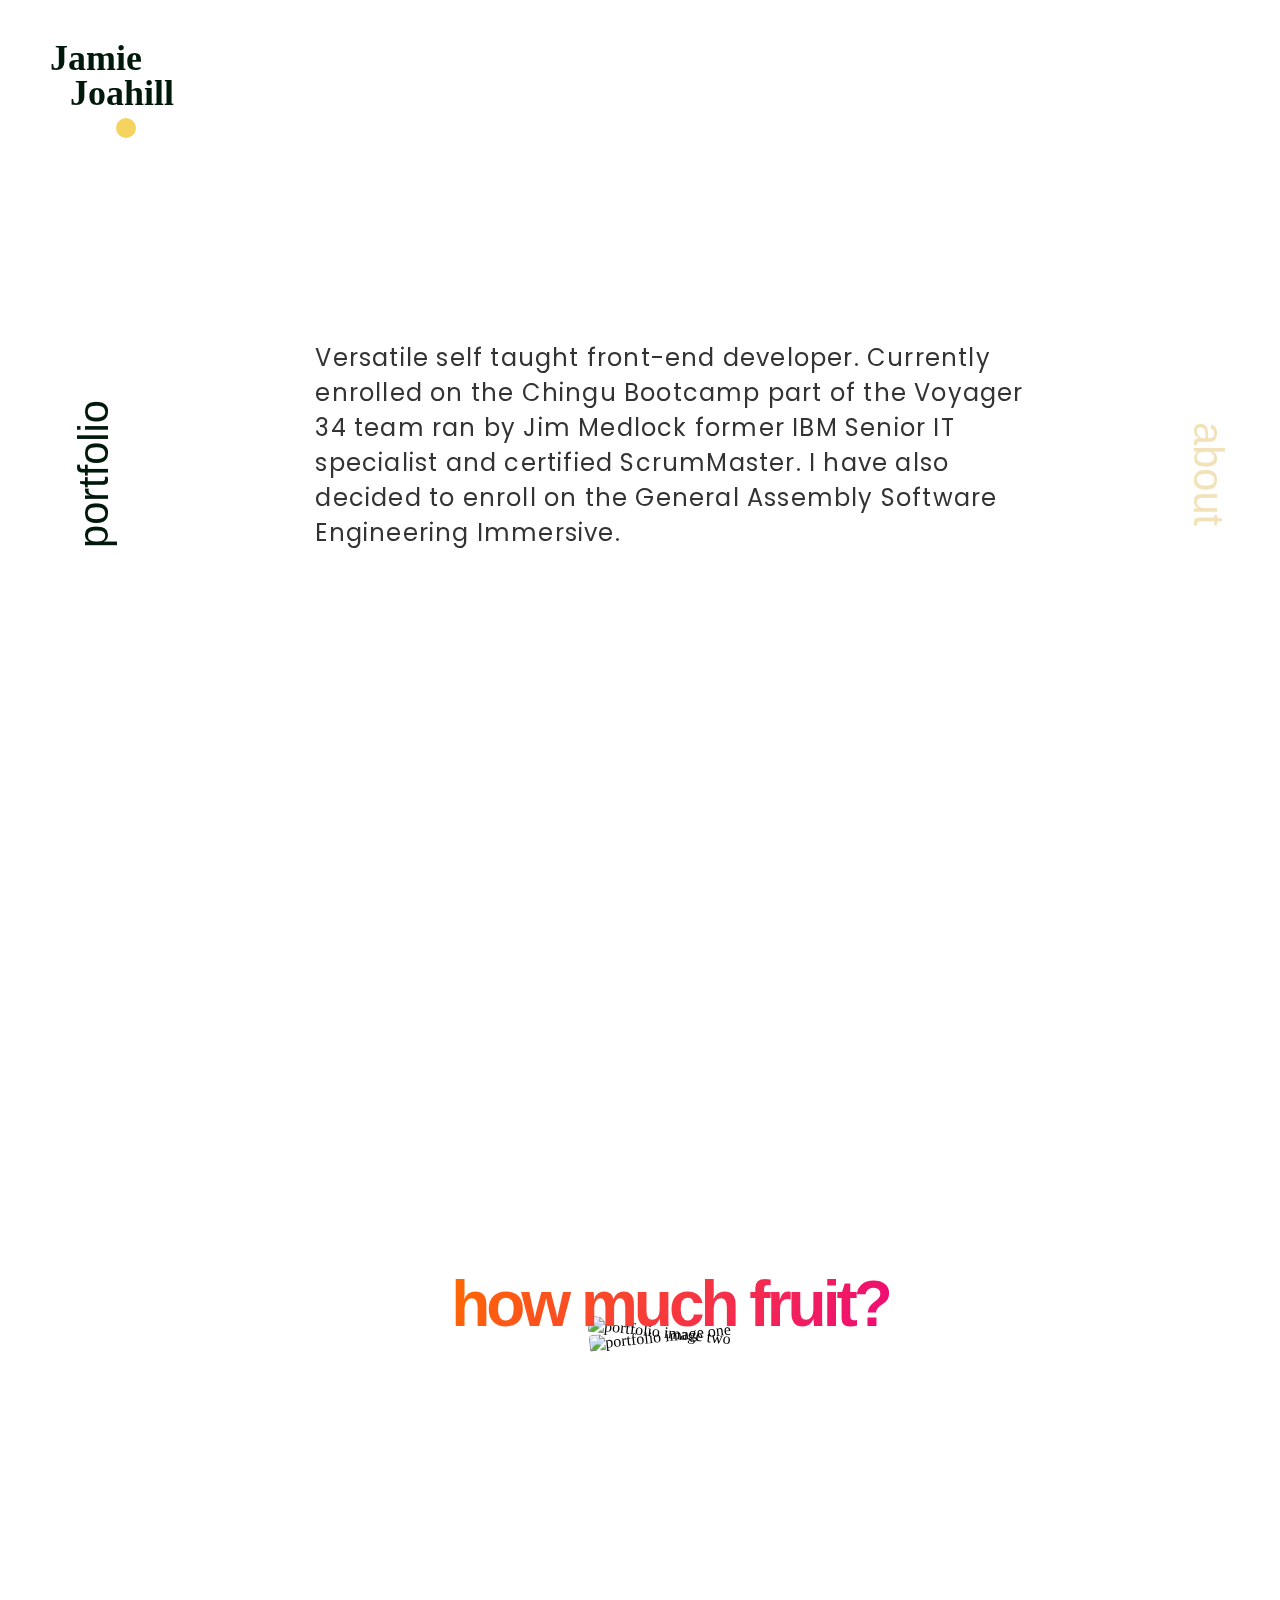
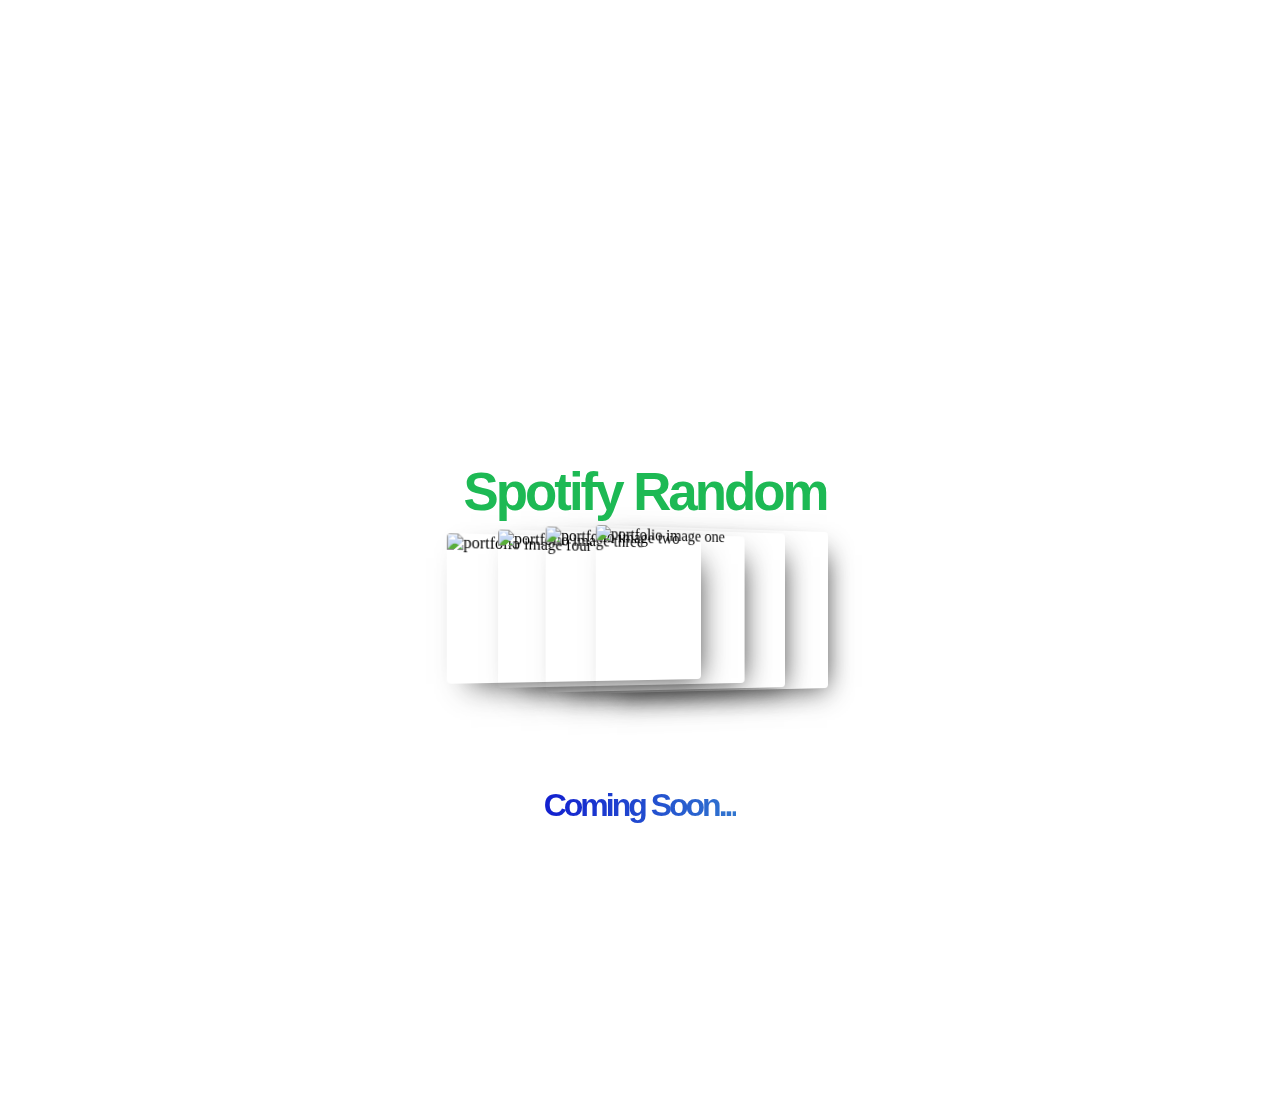
==== commit d152a355: "added  to text-intro" ====
--- a/index.html
+++ b/index.html
@@ -61,7 +61,7 @@
     <div class="main-container">
       <div class="section-container about-me">
         <p class="text-intro">
-          I build interactive websites that run across multiple platforms & devices. Feel free to take a look at some of my projects below...
+          Versatile self taught front-end developer. Currently enrolled on the Chingu Bootcamp part of the Voyager 34 team ran by Jim Medlock former IBM Senior IT specialist and certified ScrumMaster. I have also decided to enroll on the General Assembly Software Engineering Immersive.
         </p>
         <div class="contact-icons">
           <div class="tooltip" id="tooltip">
